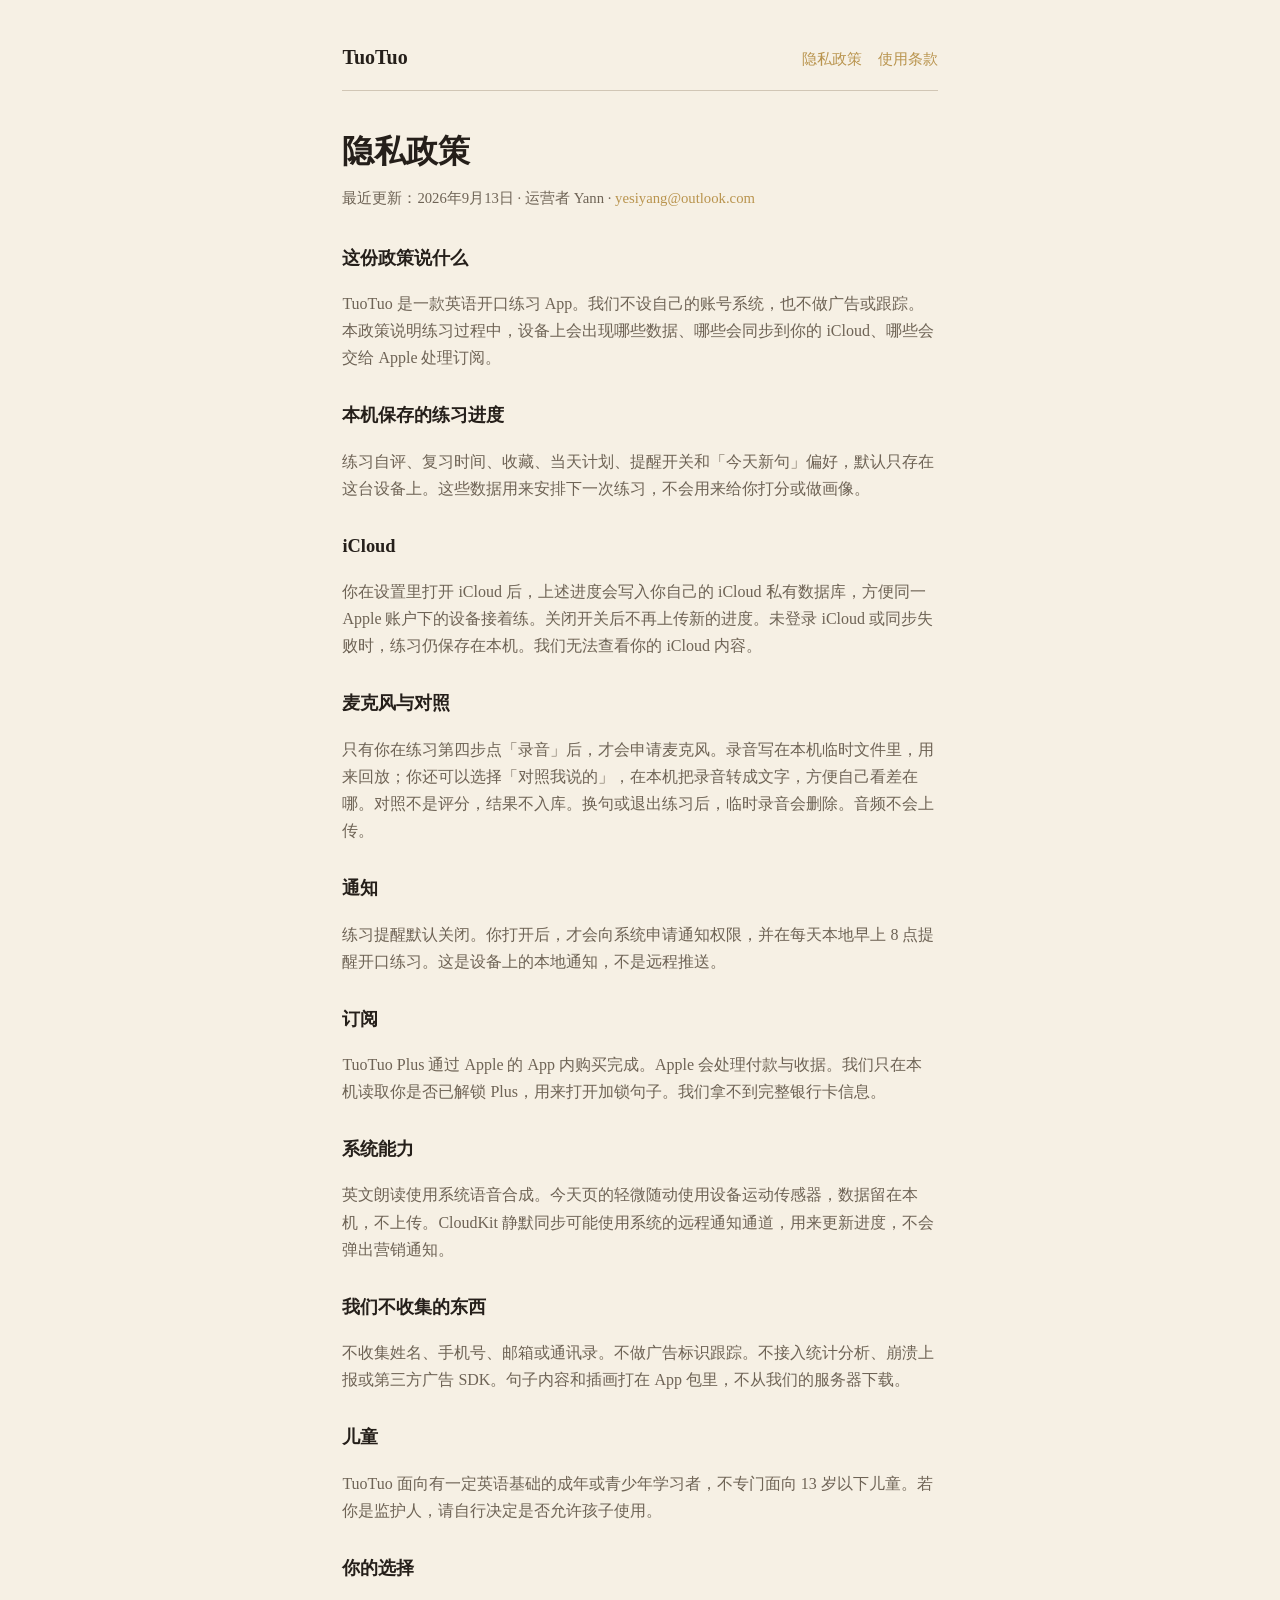
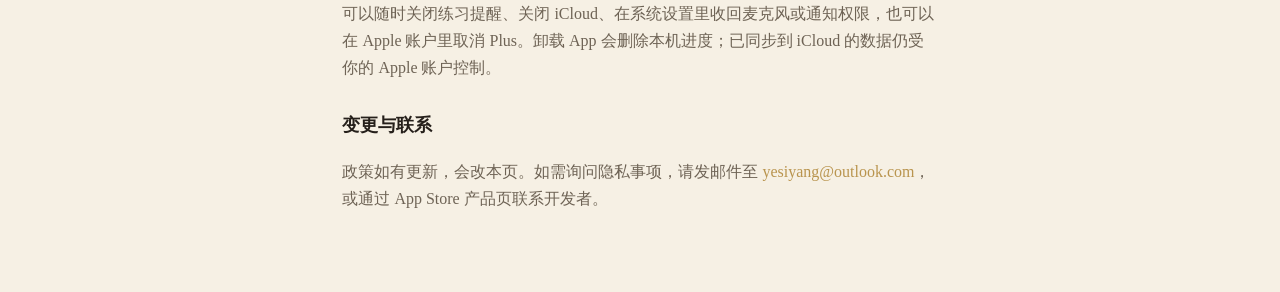
==== privacy/index.html @ 73005c2b "Add TuoTuo privacy policy and terms of use. Public GitHub Pages site for App Store review and in-app" ====
<!doctype html>
<html lang="zh-CN">
<head>
  <meta charset="utf-8">
  <meta name="viewport" content="width=device-width, initial-scale=1">
  <title>TuoTuo 隐私政策</title>
  <meta name="description" content="TuoTuo 如何保存练习进度、处理录音与 iCloud 同步。">
  <link rel="stylesheet" href="../assets/styles.css">
</head>
<body>
  <div class="wrap">
    <header>
      <a class="brand" href="../">TuoTuo</a>
      <nav>
        <a href="./" aria-current="page">隐私政策</a>
        <a href="../terms/">使用条款</a>
      </nav>
    </header>
    <main>
      <h1>隐私政策</h1>
      <p class="meta">最近更新：2026年9月13日 · 运营者 Yann · <a href="mailto:yesiyang@outlook.com">yesiyang@outlook.com</a></p>

      <h2>这份政策说什么</h2>
      <p>TuoTuo 是一款英语开口练习 App。我们不设自己的账号系统，也不做广告或跟踪。本政策说明练习过程中，设备上会出现哪些数据、哪些会同步到你的 iCloud、哪些会交给 Apple 处理订阅。</p>

      <h2>本机保存的练习进度</h2>
      <p>练习自评、复习时间、收藏、当天计划、提醒开关和「今天新句」偏好，默认只存在这台设备上。这些数据用来安排下一次练习，不会用来给你打分或做画像。</p>

      <h2>iCloud</h2>
      <p>你在设置里打开 iCloud 后，上述进度会写入你自己的 iCloud 私有数据库，方便同一 Apple 账户下的设备接着练。关闭开关后不再上传新的进度。未登录 iCloud 或同步失败时，练习仍保存在本机。我们无法查看你的 iCloud 内容。</p>

      <h2>麦克风与对照</h2>
      <p>只有你在练习第四步点「录音」后，才会申请麦克风。录音写在本机临时文件里，用来回放；你还可以选择「对照我说的」，在本机把录音转成文字，方便自己看差在哪。对照不是评分，结果不入库。换句或退出练习后，临时录音会删除。音频不会上传。</p>

      <h2>通知</h2>
      <p>练习提醒默认关闭。你打开后，才会向系统申请通知权限，并在每天本地早上 8 点提醒开口练习。这是设备上的本地通知，不是远程推送。</p>

      <h2>订阅</h2>
      <p>TuoTuo Plus 通过 Apple 的 App 内购买完成。Apple 会处理付款与收据。我们只在本机读取你是否已解锁 Plus，用来打开加锁句子。我们拿不到完整银行卡信息。</p>

      <h2>系统能力</h2>
      <p>英文朗读使用系统语音合成。今天页的轻微随动使用设备运动传感器，数据留在本机，不上传。CloudKit 静默同步可能使用系统的远程通知通道，用来更新进度，不会弹出营销通知。</p>

      <h2>我们不收集的东西</h2>
      <p>不收集姓名、手机号、邮箱或通讯录。不做广告标识跟踪。不接入统计分析、崩溃上报或第三方广告 SDK。句子内容和插画打在 App 包里，不从我们的服务器下载。</p>

      <h2>儿童</h2>
      <p>TuoTuo 面向有一定英语基础的成年或青少年学习者，不专门面向 13 岁以下儿童。若你是监护人，请自行决定是否允许孩子使用。</p>

      <h2>你的选择</h2>
      <p>可以随时关闭练习提醒、关闭 iCloud、在系统设置里收回麦克风或通知权限，也可以在 Apple 账户里取消 Plus。卸载 App 会删除本机进度；已同步到 iCloud 的数据仍受你的 Apple 账户控制。</p>

      <h2>变更与联系</h2>
      <p>政策如有更新，会改本页。如需询问隐私事项，请发邮件至 <a href="mailto:yesiyang@outlook.com">yesiyang@outlook.com</a>，或通过 App Store 产品页联系开发者。</p>
    </main>
  </div>
</body>
</html>
---- assets/styles.css ----
:root {
  --paper: #f6f0e4;
  --paper-deep: #f0e8d8;
  --ink: #251f1a;
  --ink-soft: #6e6355;
  --gold: #b9944e;
  --hairline: #d1c6b5;
}

* { box-sizing: border-box; }

html, body {
  margin: 0;
  padding: 0;
  background: var(--paper);
  color: var(--ink);
  font-family: "Songti SC", "Source Han Serif SC", "Noto Serif SC", "Times New Roman", serif;
  line-height: 1.7;
}

body {
  min-height: 100vh;
}

a {
  color: var(--gold);
  text-decoration: none;
}

a:hover { text-decoration: underline; }

.wrap {
  max-width: 40rem;
  margin: 0 auto;
  padding: 2.5rem 1.4rem 4rem;
}

header {
  display: flex;
  justify-content: space-between;
  align-items: baseline;
  gap: 1rem;
  margin-bottom: 2.5rem;
  padding-bottom: 1rem;
  border-bottom: 1px solid var(--hairline);
}

.brand {
  font-size: 1.25rem;
  color: var(--ink);
  font-weight: 600;
}

nav {
  display: flex;
  gap: 1rem;
  font-size: 0.95rem;
}

h1 {
  font-size: 2rem;
  font-weight: 600;
  line-height: 1.25;
  margin: 0 0 0.5rem;
}

.meta {
  color: var(--ink-soft);
  font-size: 0.92rem;
  margin-bottom: 2rem;
}

h2 {
  font-size: 1.15rem;
  margin: 1.8rem 0 0.5rem;
}

p, li {
  color: var(--ink-soft);
}

ul {
  padding-left: 1.2rem;
}

.actions {
  display: flex;
  gap: 0.75rem;
  flex-wrap: wrap;
  margin-top: 1.5rem;
}

.button {
  display: inline-block;
  padding: 0.7rem 1.1rem;
  border-radius: 999px;
  background: var(--paper-deep);
  color: var(--ink);
  border: 1px solid var(--hairline);
}

.button.primary {
  background: var(--gold);
  color: #251f1a;
  border-color: transparent;
}

.button:hover { text-decoration: none; }

footer {
  margin-top: 3rem;
  padding-top: 1rem;
  border-top: 1px solid var(--hairline);
  color: var(--ink-soft);
  font-size: 0.9rem;
}
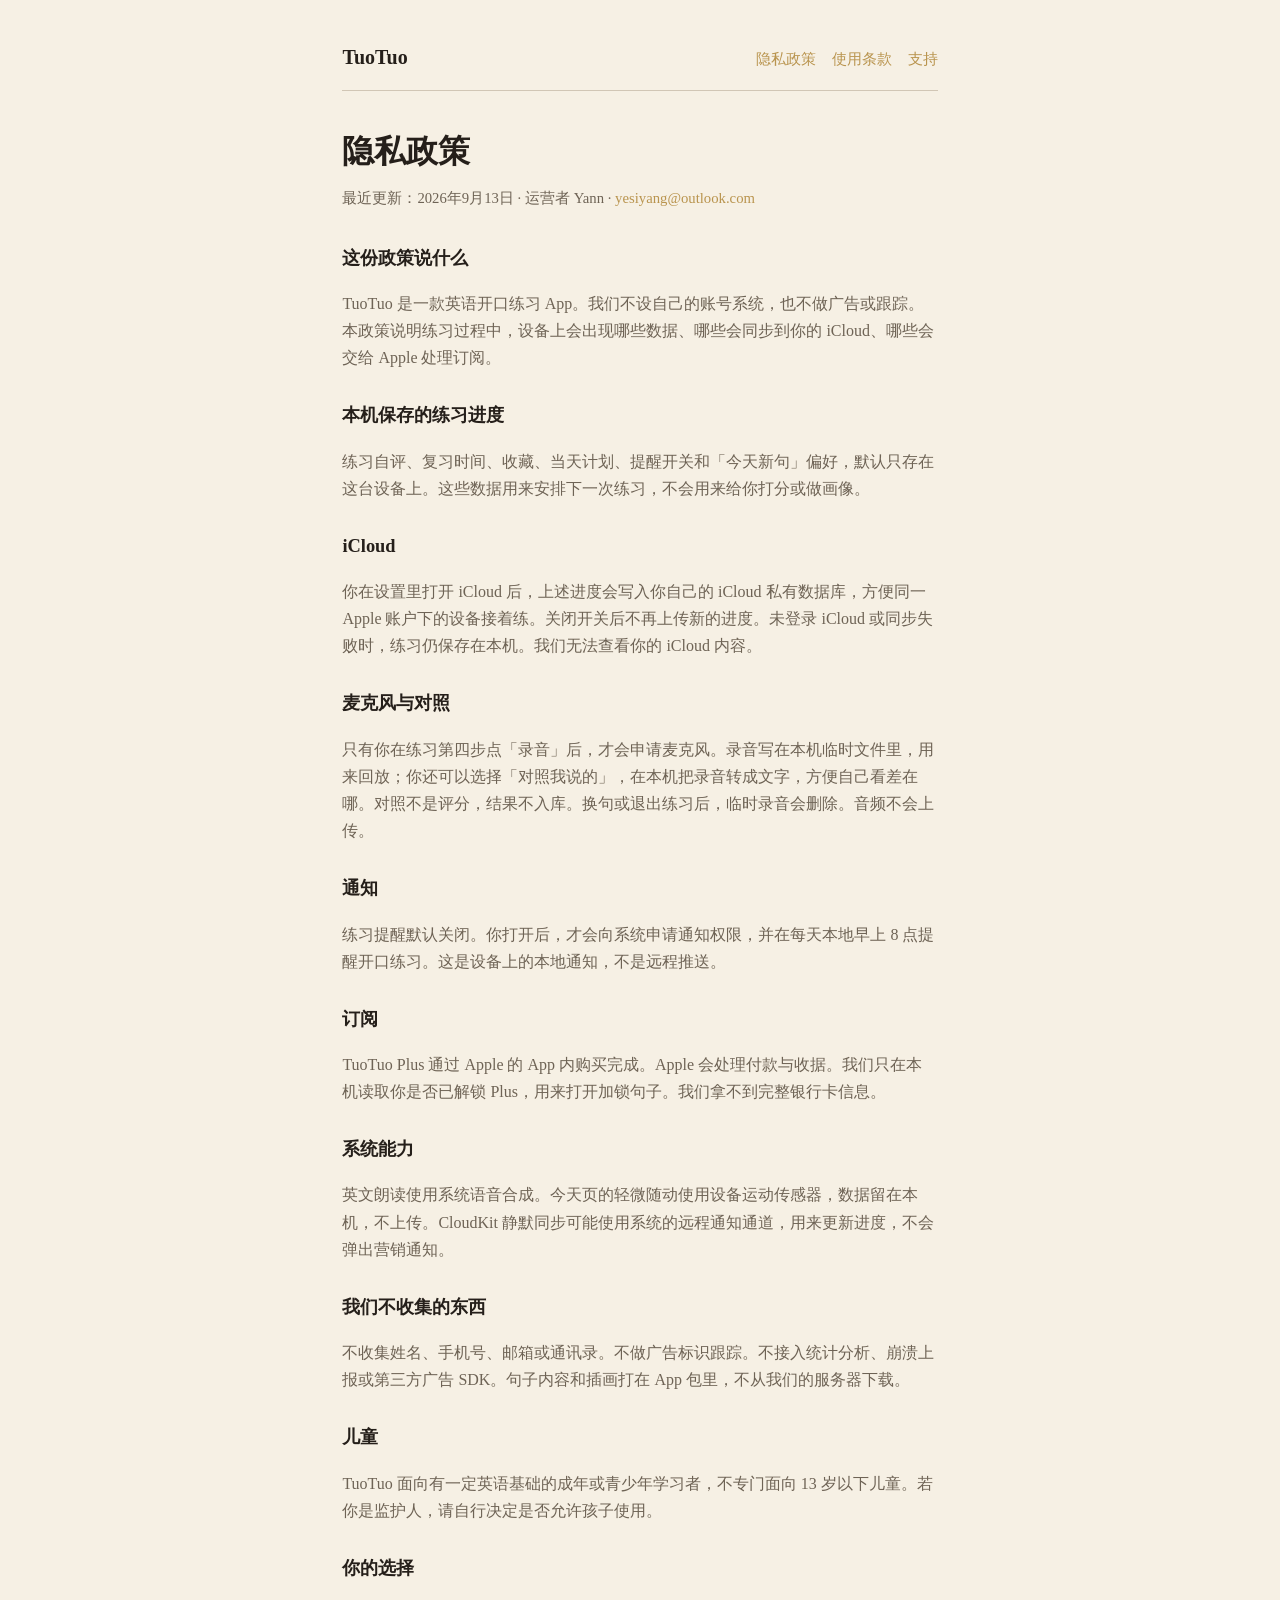
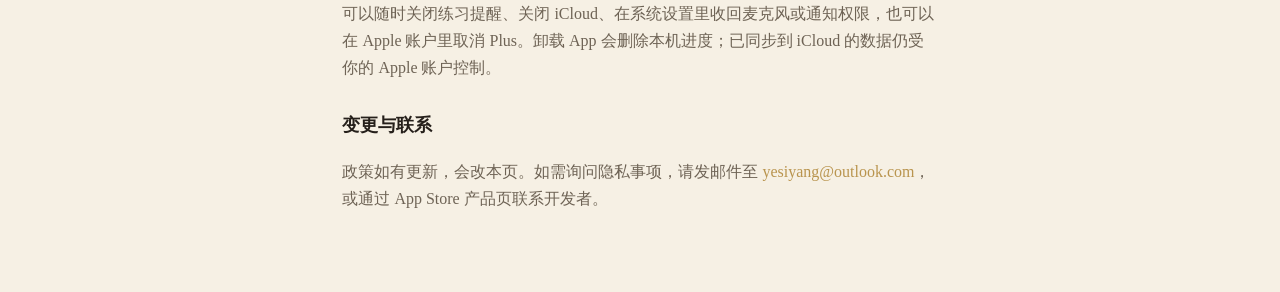
==== commit 35779130: "Add TuoTuo support page." ====
--- a/privacy/index.html
+++ b/privacy/index.html
@@ -14,6 +14,7 @@
       <nav>
         <a href="./" aria-current="page">隐私政策</a>
         <a href="../terms/">使用条款</a>
+        <a href="../support/">支持</a>
       </nav>
     </header>
     <main>
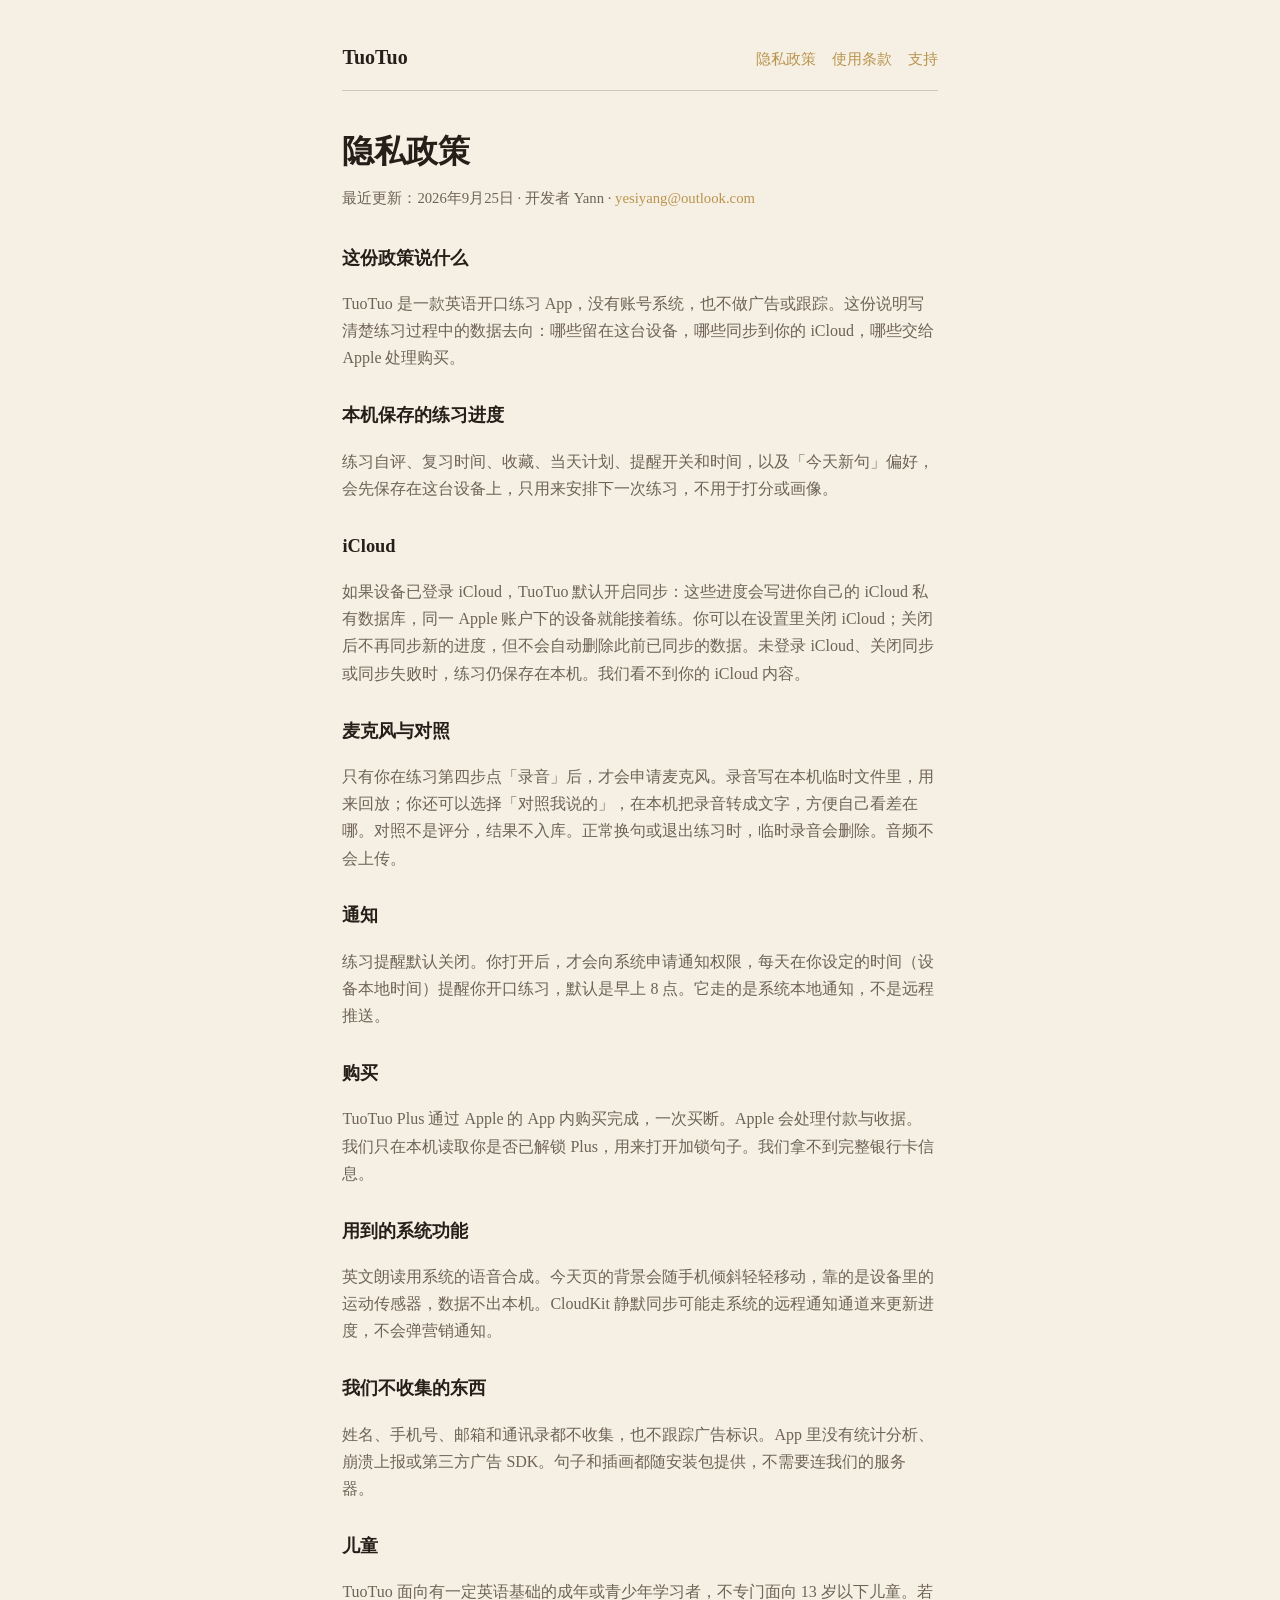
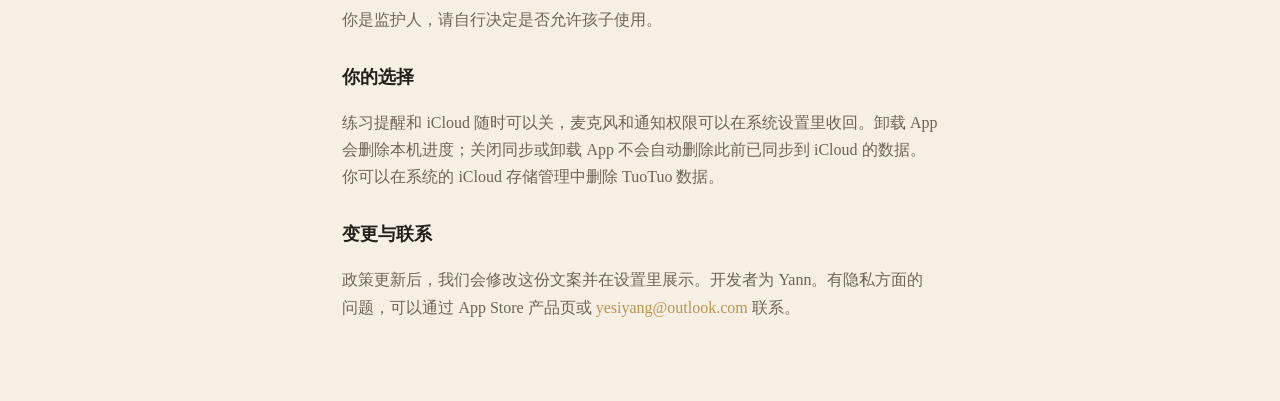
==== commit b9414053: "Update legal documents" ====
--- a/privacy/index.html
+++ b/privacy/index.html
@@ -19,40 +19,40 @@
     </header>
     <main>
       <h1>隐私政策</h1>
-      <p class="meta">最近更新：2026年9月13日 · 运营者 Yann · <a href="mailto:yesiyang@outlook.com">yesiyang@outlook.com</a></p>
+      <p class="meta">最近更新：2026年9月25日 · 开发者 Yann · <a href="mailto:yesiyang@outlook.com">yesiyang@outlook.com</a></p>
 
       <h2>这份政策说什么</h2>
-      <p>TuoTuo 是一款英语开口练习 App。我们不设自己的账号系统，也不做广告或跟踪。本政策说明练习过程中，设备上会出现哪些数据、哪些会同步到你的 iCloud、哪些会交给 Apple 处理订阅。</p>
+      <p>TuoTuo 是一款英语开口练习 App，没有账号系统，也不做广告或跟踪。这份说明写清楚练习过程中的数据去向：哪些留在这台设备，哪些同步到你的 iCloud，哪些交给 Apple 处理购买。</p>
 
       <h2>本机保存的练习进度</h2>
-      <p>练习自评、复习时间、收藏、当天计划、提醒开关和「今天新句」偏好，默认只存在这台设备上。这些数据用来安排下一次练习，不会用来给你打分或做画像。</p>
+      <p>练习自评、复习时间、收藏、当天计划、提醒开关和时间，以及「今天新句」偏好，会先保存在这台设备上，只用来安排下一次练习，不用于打分或画像。</p>
 
       <h2>iCloud</h2>
-      <p>你在设置里打开 iCloud 后，上述进度会写入你自己的 iCloud 私有数据库，方便同一 Apple 账户下的设备接着练。关闭开关后不再上传新的进度。未登录 iCloud 或同步失败时，练习仍保存在本机。我们无法查看你的 iCloud 内容。</p>
+      <p>如果设备已登录 iCloud，TuoTuo 默认开启同步：这些进度会写进你自己的 iCloud 私有数据库，同一 Apple 账户下的设备就能接着练。你可以在设置里关闭 iCloud；关闭后不再同步新的进度，但不会自动删除此前已同步的数据。未登录 iCloud、关闭同步或同步失败时，练习仍保存在本机。我们看不到你的 iCloud 内容。</p>
 
       <h2>麦克风与对照</h2>
-      <p>只有你在练习第四步点「录音」后，才会申请麦克风。录音写在本机临时文件里，用来回放；你还可以选择「对照我说的」，在本机把录音转成文字，方便自己看差在哪。对照不是评分，结果不入库。换句或退出练习后，临时录音会删除。音频不会上传。</p>
+      <p>只有你在练习第四步点「录音」后，才会申请麦克风。录音写在本机临时文件里，用来回放；你还可以选择「对照我说的」，在本机把录音转成文字，方便自己看差在哪。对照不是评分，结果不入库。正常换句或退出练习时，临时录音会删除。音频不会上传。</p>
 
       <h2>通知</h2>
-      <p>练习提醒默认关闭。你打开后，才会向系统申请通知权限，并在每天本地早上 8 点提醒开口练习。这是设备上的本地通知，不是远程推送。</p>
+      <p>练习提醒默认关闭。你打开后，才会向系统申请通知权限，每天在你设定的时间（设备本地时间）提醒你开口练习，默认是早上 8 点。它走的是系统本地通知，不是远程推送。</p>
 
-      <h2>订阅</h2>
-      <p>TuoTuo Plus 通过 Apple 的 App 内购买完成。Apple 会处理付款与收据。我们只在本机读取你是否已解锁 Plus，用来打开加锁句子。我们拿不到完整银行卡信息。</p>
+      <h2>购买</h2>
+      <p>TuoTuo Plus 通过 Apple 的 App 内购买完成，一次买断。Apple 会处理付款与收据。我们只在本机读取你是否已解锁 Plus，用来打开加锁句子。我们拿不到完整银行卡信息。</p>
 
-      <h2>系统能力</h2>
-      <p>英文朗读使用系统语音合成。今天页的轻微随动使用设备运动传感器，数据留在本机，不上传。CloudKit 静默同步可能使用系统的远程通知通道，用来更新进度，不会弹出营销通知。</p>
+      <h2>用到的系统功能</h2>
+      <p>英文朗读用系统的语音合成。今天页的背景会随手机倾斜轻轻移动，靠的是设备里的运动传感器，数据不出本机。CloudKit 静默同步可能走系统的远程通知通道来更新进度，不会弹营销通知。</p>
 
       <h2>我们不收集的东西</h2>
-      <p>不收集姓名、手机号、邮箱或通讯录。不做广告标识跟踪。不接入统计分析、崩溃上报或第三方广告 SDK。句子内容和插画打在 App 包里，不从我们的服务器下载。</p>
+      <p>姓名、手机号、邮箱和通讯录都不收集，也不跟踪广告标识。App 里没有统计分析、崩溃上报或第三方广告 SDK。句子和插画都随安装包提供，不需要连我们的服务器。</p>
 
       <h2>儿童</h2>
       <p>TuoTuo 面向有一定英语基础的成年或青少年学习者，不专门面向 13 岁以下儿童。若你是监护人，请自行决定是否允许孩子使用。</p>
 
       <h2>你的选择</h2>
-      <p>可以随时关闭练习提醒、关闭 iCloud、在系统设置里收回麦克风或通知权限，也可以在 Apple 账户里取消 Plus。卸载 App 会删除本机进度；已同步到 iCloud 的数据仍受你的 Apple 账户控制。</p>
+      <p>练习提醒和 iCloud 随时可以关，麦克风和通知权限可以在系统设置里收回。卸载 App 会删除本机进度；关闭同步或卸载 App 不会自动删除此前已同步到 iCloud 的数据。你可以在系统的 iCloud 存储管理中删除 TuoTuo 数据。</p>
 
       <h2>变更与联系</h2>
-      <p>政策如有更新，会改本页。如需询问隐私事项，请发邮件至 <a href="mailto:yesiyang@outlook.com">yesiyang@outlook.com</a>，或通过 App Store 产品页联系开发者。</p>
+      <p>政策更新后，我们会修改这份文案并在设置里展示。开发者为 Yann。有隐私方面的问题，可以通过 App Store 产品页或 <a href="mailto:yesiyang@outlook.com">yesiyang@outlook.com</a> 联系。</p>
     </main>
   </div>
 </body>
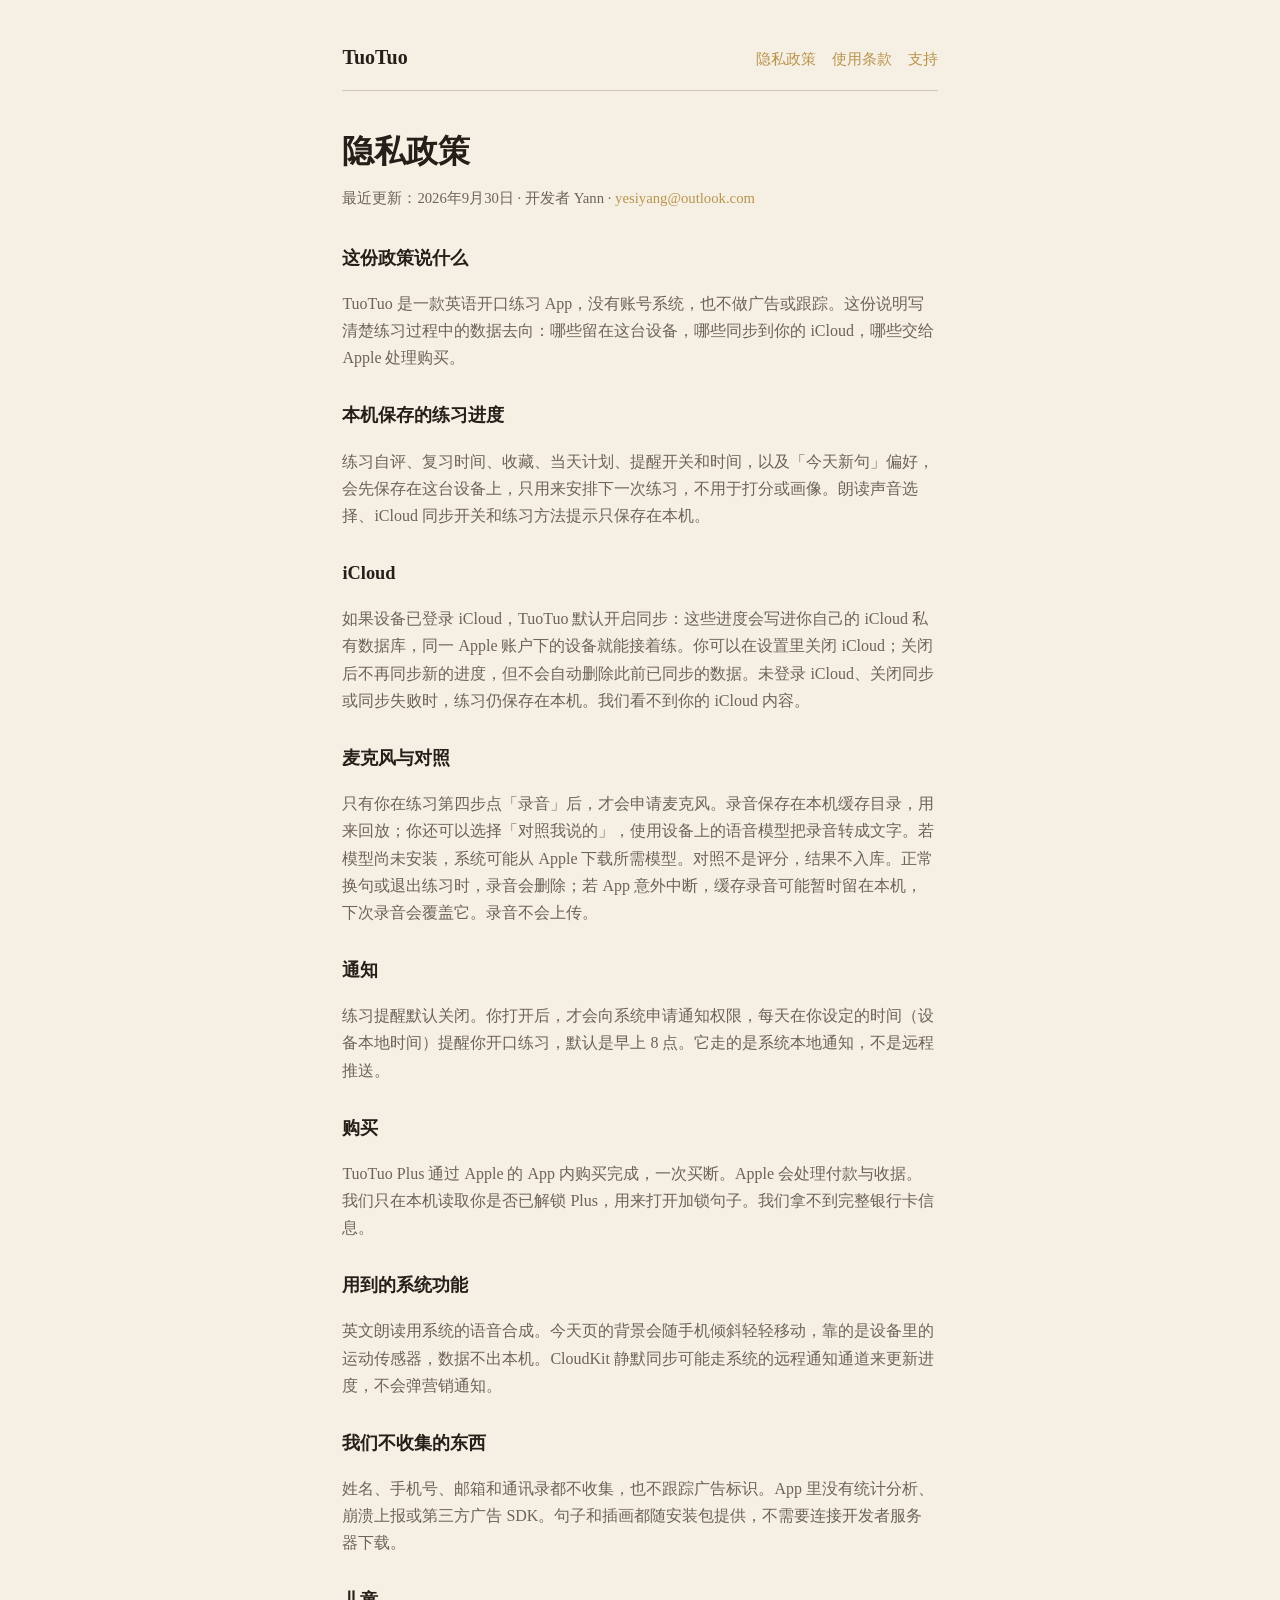
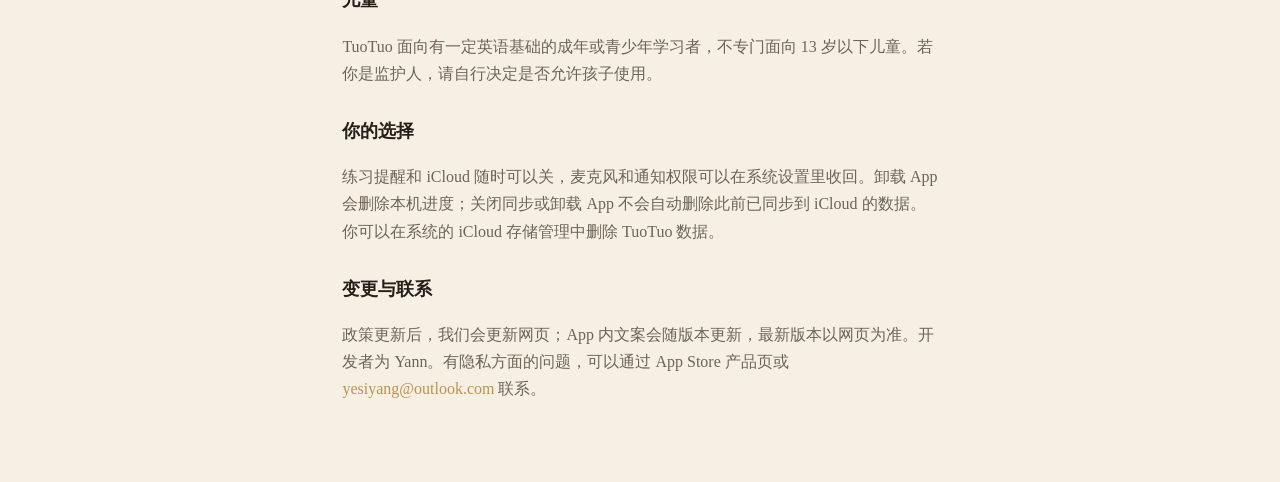
==== commit e971d9d4: "Update privacy policy and terms for current TuoTuo behavior" ====
--- a/privacy/index.html
+++ b/privacy/index.html
@@ -19,19 +19,19 @@
     </header>
     <main>
       <h1>隐私政策</h1>
-      <p class="meta">最近更新：2026年9月25日 · 开发者 Yann · <a href="mailto:yesiyang@outlook.com">yesiyang@outlook.com</a></p>
+      <p class="meta">最近更新：2026年9月30日 · 开发者 Yann · <a href="mailto:yesiyang@outlook.com">yesiyang@outlook.com</a></p>
 
       <h2>这份政策说什么</h2>
       <p>TuoTuo 是一款英语开口练习 App，没有账号系统，也不做广告或跟踪。这份说明写清楚练习过程中的数据去向：哪些留在这台设备，哪些同步到你的 iCloud，哪些交给 Apple 处理购买。</p>
 
       <h2>本机保存的练习进度</h2>
-      <p>练习自评、复习时间、收藏、当天计划、提醒开关和时间，以及「今天新句」偏好，会先保存在这台设备上，只用来安排下一次练习，不用于打分或画像。</p>
+      <p>练习自评、复习时间、收藏、当天计划、提醒开关和时间，以及「今天新句」偏好，会先保存在这台设备上，只用来安排下一次练习，不用于打分或画像。朗读声音选择、iCloud 同步开关和练习方法提示只保存在本机。</p>
 
       <h2>iCloud</h2>
       <p>如果设备已登录 iCloud，TuoTuo 默认开启同步：这些进度会写进你自己的 iCloud 私有数据库，同一 Apple 账户下的设备就能接着练。你可以在设置里关闭 iCloud；关闭后不再同步新的进度，但不会自动删除此前已同步的数据。未登录 iCloud、关闭同步或同步失败时，练习仍保存在本机。我们看不到你的 iCloud 内容。</p>
 
       <h2>麦克风与对照</h2>
-      <p>只有你在练习第四步点「录音」后，才会申请麦克风。录音写在本机临时文件里，用来回放；你还可以选择「对照我说的」，在本机把录音转成文字，方便自己看差在哪。对照不是评分，结果不入库。正常换句或退出练习时，临时录音会删除。音频不会上传。</p>
+      <p>只有你在练习第四步点「录音」后，才会申请麦克风。录音保存在本机缓存目录，用来回放；你还可以选择「对照我说的」，使用设备上的语音模型把录音转成文字。若模型尚未安装，系统可能从 Apple 下载所需模型。对照不是评分，结果不入库。正常换句或退出练习时，录音会删除；若 App 意外中断，缓存录音可能暂时留在本机，下次录音会覆盖它。录音不会上传。</p>
 
       <h2>通知</h2>
       <p>练习提醒默认关闭。你打开后，才会向系统申请通知权限，每天在你设定的时间（设备本地时间）提醒你开口练习，默认是早上 8 点。它走的是系统本地通知，不是远程推送。</p>
@@ -43,7 +43,7 @@
       <p>英文朗读用系统的语音合成。今天页的背景会随手机倾斜轻轻移动，靠的是设备里的运动传感器，数据不出本机。CloudKit 静默同步可能走系统的远程通知通道来更新进度，不会弹营销通知。</p>
 
       <h2>我们不收集的东西</h2>
-      <p>姓名、手机号、邮箱和通讯录都不收集，也不跟踪广告标识。App 里没有统计分析、崩溃上报或第三方广告 SDK。句子和插画都随安装包提供，不需要连我们的服务器。</p>
+      <p>姓名、手机号、邮箱和通讯录都不收集，也不跟踪广告标识。App 里没有统计分析、崩溃上报或第三方广告 SDK。句子和插画都随安装包提供，不需要连接开发者服务器下载。</p>
 
       <h2>儿童</h2>
       <p>TuoTuo 面向有一定英语基础的成年或青少年学习者，不专门面向 13 岁以下儿童。若你是监护人，请自行决定是否允许孩子使用。</p>
@@ -52,7 +52,7 @@
       <p>练习提醒和 iCloud 随时可以关，麦克风和通知权限可以在系统设置里收回。卸载 App 会删除本机进度；关闭同步或卸载 App 不会自动删除此前已同步到 iCloud 的数据。你可以在系统的 iCloud 存储管理中删除 TuoTuo 数据。</p>
 
       <h2>变更与联系</h2>
-      <p>政策更新后，我们会修改这份文案并在设置里展示。开发者为 Yann。有隐私方面的问题，可以通过 App Store 产品页或 <a href="mailto:yesiyang@outlook.com">yesiyang@outlook.com</a> 联系。</p>
+      <p>政策更新后，我们会更新网页；App 内文案会随版本更新，最新版本以网页为准。开发者为 Yann。有隐私方面的问题，可以通过 App Store 产品页或 <a href="mailto:yesiyang@outlook.com">yesiyang@outlook.com</a> 联系。</p>
     </main>
   </div>
 </body>
